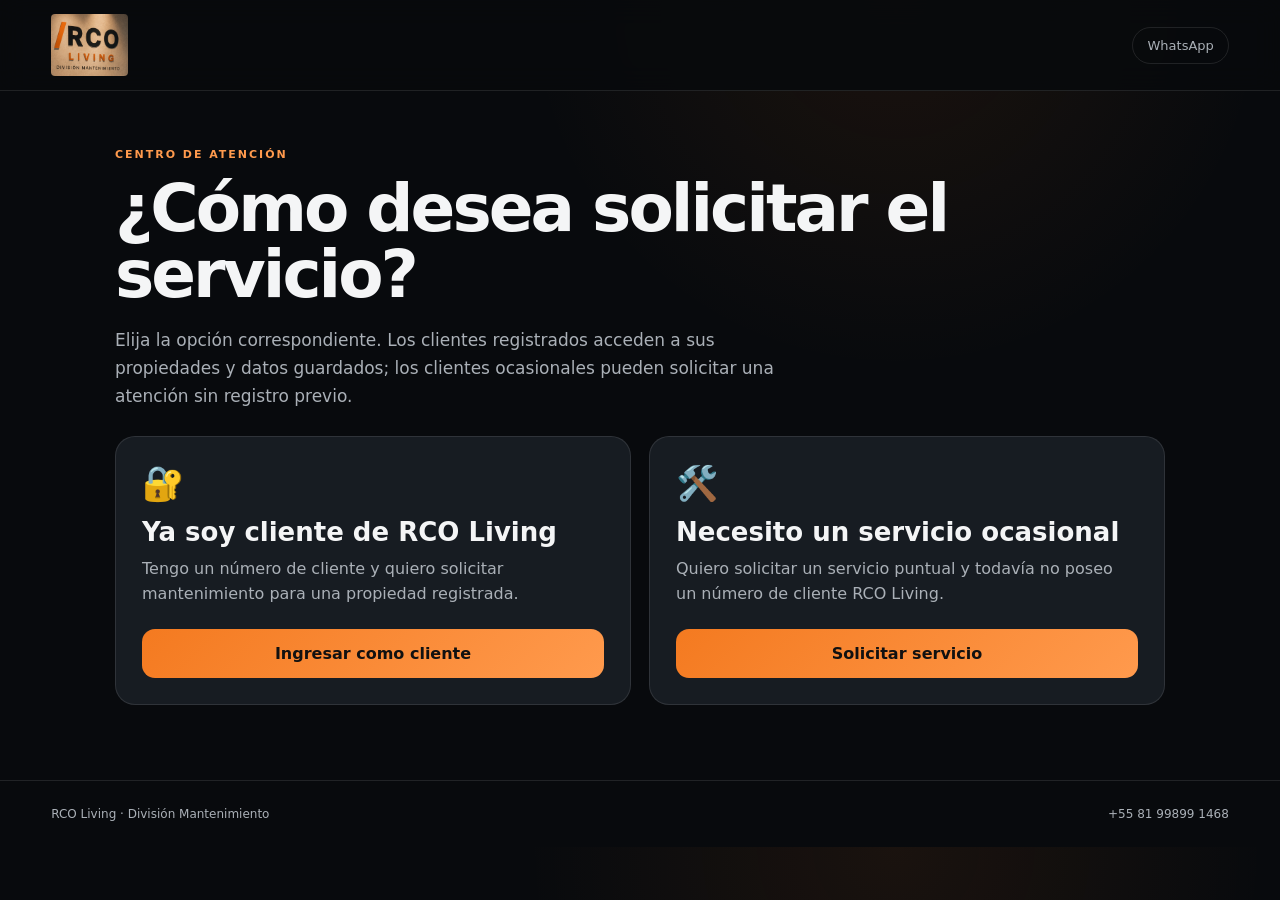
==== acceso.html @ 4001c05d "Add files via upload" ====
<!DOCTYPE html>
<html lang="es">
<head><meta charset="UTF-8"><meta name="viewport" content="width=device-width,initial-scale=1"><title>Acceso | RCO Living</title><link rel="stylesheet" href="sistema.css"></head>
<body>
<header class="topbar">
  <a href="index.html"><img class="logo" src="logo-rco-living.png" alt="RCO Living División Mantenimiento"></a>
  <div class="top-actions"><a href="https://wa.me/5581998991468">WhatsApp</a></div>
</header>
<main class="shell">
  <span class="eyebrow">Centro de Atención</span>
  <h1>¿Cómo desea solicitar el servicio?</h1>
  <p class="lead">Elija la opción correspondiente. Los clientes registrados acceden a sus propiedades y datos guardados; los clientes ocasionales pueden solicitar una atención sin registro previo.</p>

  <section class="choice-grid">
    <article class="choice">
      <span class="icon">🔐</span>
      <h2>Ya soy cliente de RCO Living</h2>
      <p>Tengo un número de cliente y quiero solicitar mantenimiento para una propiedad registrada.</p>
      <a class="btn primary" href="cliente.html">Ingresar como cliente</a>
    </article>

    <article class="choice">
      <span class="icon">🛠️</span>
      <h2>Necesito un servicio ocasional</h2>
      <p>Quiero solicitar un servicio puntual y todavía no poseo un número de cliente RCO Living.</p>
      <a class="btn primary" href="ocasional.html">Solicitar servicio</a>
    </article>
  </section>
</main>
<footer class="footer"><span>RCO Living · División Mantenimiento</span><span>+55 81 99899 1468</span></footer>
</body></html>
---- sistema.css ----
:root{
  --bg:#080a0d;--panel:#11151a;--panel2:#171c22;--text:#f4f5f6;
  --muted:#aab0b7;--line:rgba(255,255,255,.10);--orange:#f47a20;
  --orange2:#ff9a4d;--red:#e73535;--shadow:0 24px 70px rgba(0,0,0,.35);
  font-family:Inter,ui-sans-serif,system-ui,-apple-system,BlinkMacSystemFont,"Segoe UI",sans-serif
}
*{box-sizing:border-box}html{scroll-behavior:smooth}body{margin:0;background:radial-gradient(circle at 70% 0,rgba(244,122,32,.08),transparent 30%),var(--bg);color:var(--text)}
a{color:inherit;text-decoration:none}button,input,textarea,select{font:inherit}
.topbar{min-height:88px;padding:14px max(4vw,22px);display:flex;align-items:center;justify-content:space-between;border-bottom:1px solid var(--line);background:rgba(8,10,13,.92);backdrop-filter:blur(14px);position:sticky;top:0;z-index:20}
.logo{height:62px;width:auto;display:block;border-radius:4px}
.top-actions{display:flex;gap:10px;align-items:center}
.top-actions a{font-size:13px;color:var(--muted);border:1px solid var(--line);padding:10px 14px;border-radius:999px}
.shell{width:min(1050px,92vw);margin:0 auto;padding:52px 0 75px}
.eyebrow{color:var(--orange2);text-transform:uppercase;letter-spacing:.18em;font-size:11px;font-weight:800}
h1{font-size:clamp(38px,6vw,66px);line-height:1;margin:14px 0 18px;letter-spacing:-.045em}
.lead{color:var(--muted);font-size:17px;line-height:1.65;max-width:700px}
.panel{margin-top:34px;background:rgba(17,21,26,.94);border:1px solid var(--line);border-radius:26px;padding:clamp(22px,5vw,44px);box-shadow:var(--shadow)}
.choice-grid{display:grid;grid-template-columns:1fr 1fr;gap:18px;margin-top:26px}
.choice{border:1px solid var(--line);background:var(--panel2);border-radius:20px;padding:26px;display:flex;flex-direction:column;min-height:245px;transition:.2s}
.choice:hover{transform:translateY(-3px);border-color:rgba(244,122,32,.6)}
.choice .icon{font-size:34px;margin-bottom:14px}.choice h2{margin:0 0 10px;font-size:26px}.choice p{color:var(--muted);line-height:1.55;margin:0 0 22px}
.btn{margin-top:auto;display:inline-flex;align-items:center;justify-content:center;border:0;border-radius:13px;padding:15px 20px;font-weight:850;cursor:pointer}
.btn.primary{background:linear-gradient(135deg,var(--orange),var(--orange2));color:#111}.btn.secondary{border:1px solid var(--line);background:transparent;color:#fff}
.back{display:inline-flex;margin-bottom:22px;color:var(--muted)}
.form-grid{display:grid;grid-template-columns:1fr 1fr;gap:18px}.wide{grid-column:1/-1}
label{display:grid;gap:8px;font-size:13px;font-weight:700;color:#dce0e3}
input,textarea,select{width:100%;background:#0b0f13;border:1px solid var(--line);border-radius:13px;color:white;padding:15px 16px;outline:none}
input:focus,textarea:focus,select:focus{border-color:var(--orange);box-shadow:0 0 0 3px rgba(244,122,32,.12)}
textarea{min-height:135px;resize:vertical}
.status{margin-top:16px;padding:15px;border-radius:13px;background:rgba(244,122,32,.07);border:1px solid rgba(244,122,32,.25);color:#ffd4b6;display:none}
.demo-client{margin-top:22px;border-top:1px solid var(--line);padding-top:20px;color:var(--muted);font-size:13px;line-height:1.6}
.footer{border-top:1px solid var(--line);padding:26px max(4vw,22px);color:var(--muted);font-size:12px;display:flex;justify-content:space-between;gap:20px}
.property-grid,.service-grid,.shift-grid,.priority-grid{display:grid;gap:14px}
.property-grid{grid-template-columns:repeat(3,1fr)}.service-grid{grid-template-columns:repeat(4,1fr)}.shift-grid{grid-template-columns:1fr 1fr}.priority-grid{grid-template-columns:repeat(3,1fr)}
.select-card{border:1px solid var(--line);background:var(--panel2);border-radius:16px;padding:18px;cursor:pointer;display:block}
.select-card input{position:absolute;opacity:0}.select-card:has(input:checked){border-color:var(--orange);background:rgba(244,122,32,.08);box-shadow:0 0 0 2px rgba(244,122,32,.12)}
.select-card strong{display:block;margin-bottom:6px}.select-card small{color:var(--muted);line-height:1.4}
.urgent:has(input:checked){border-color:var(--red);background:rgba(231,53,53,.09)}
.form-actions{display:flex;justify-content:flex-end;gap:12px;margin-top:28px}
.success{display:none;text-align:center;padding:30px}.tracking{font-size:clamp(25px,5vw,40px);color:var(--orange2);font-weight:900;border:1px solid var(--orange);padding:18px;border-radius:14px;margin:18px 0}
@media(max-width:760px){
  .logo{height:52px}.top-actions a{font-size:0;width:42px;height:42px;padding:0;display:grid;place-items:center}.top-actions a::after{content:"◉";font-size:20px;color:var(--orange)}
  .choice-grid,.form-grid,.property-grid,.service-grid,.priority-grid{grid-template-columns:1fr}.shift-grid{grid-template-columns:1fr 1fr}
  .choice{min-height:210px}.shell{padding-top:36px}.footer{flex-direction:column;text-align:center}
}
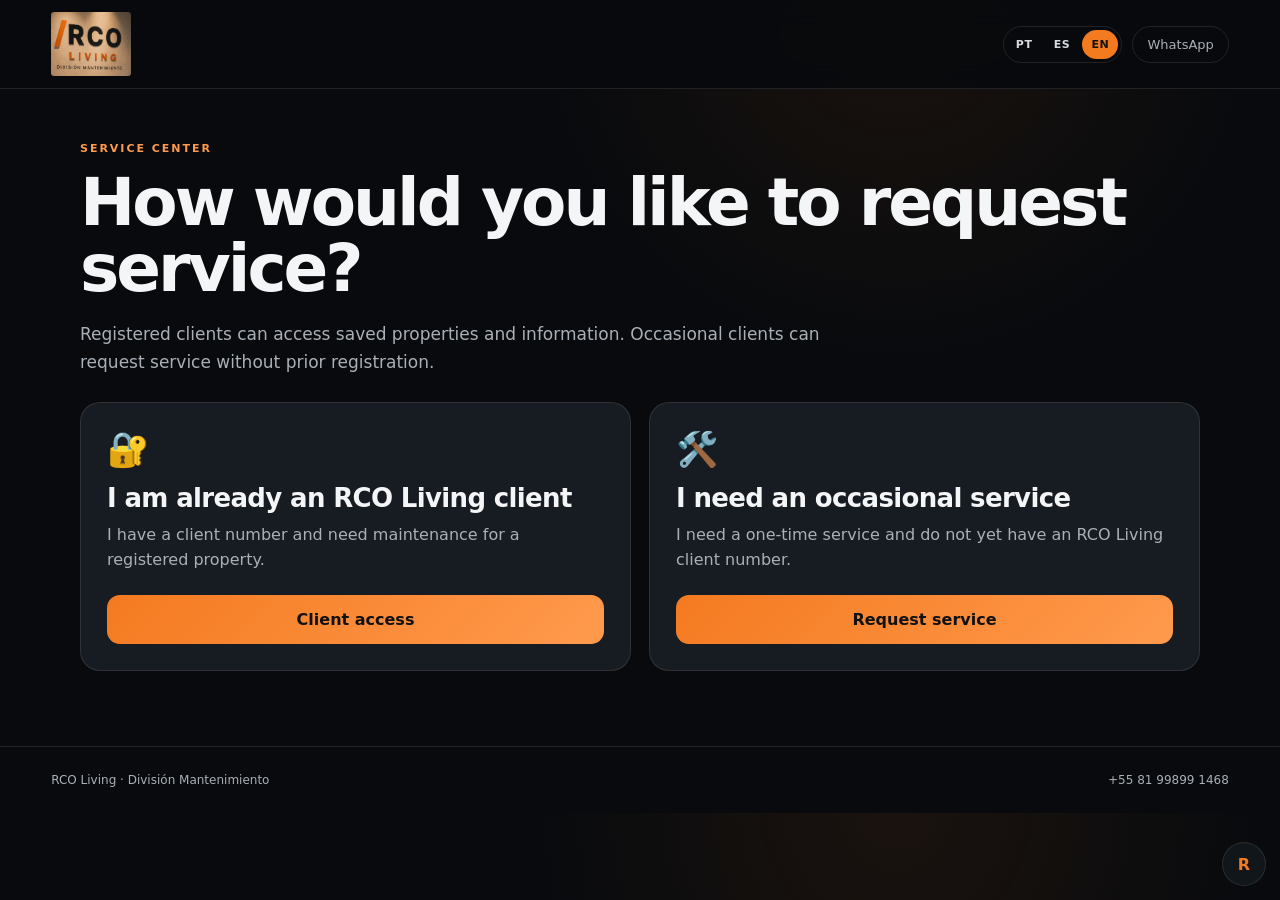
==== commit 21b001db: "Add files via upload" ====
--- a/acceso.html
+++ b/acceso.html
@@ -1,31 +1,19 @@
-<!DOCTYPE html>
-<html lang="es">
-<head><meta charset="UTF-8"><meta name="viewport" content="width=device-width,initial-scale=1"><title>Acceso | RCO Living</title><link rel="stylesheet" href="sistema.css"></head>
-<body>
+<!DOCTYPE html><html lang="es"><head><meta charset="UTF-8"><meta name="viewport" content="width=device-width,initial-scale=1"><title>RCO Living</title><link rel="stylesheet" href="sistema.css"></head><body>
 <header class="topbar">
   <a href="index.html"><img class="logo" src="logo-rco-living.png" alt="RCO Living División Mantenimiento"></a>
-  <div class="top-actions"><a href="https://wa.me/5581998991468">WhatsApp</a></div>
+  <div class="top-actions">
+    <div class="lang-switch"><button data-lang="pt">PT</button><button data-lang="es">ES</button><button data-lang="en">EN</button></div>
+    <a class="whatsapp" href="https://wa.me/5581998991468">WhatsApp</a>
+  </div>
 </header>
 <main class="shell">
-  <span class="eyebrow">Centro de Atención</span>
-  <h1>¿Cómo desea solicitar el servicio?</h1>
-  <p class="lead">Elija la opción correspondiente. Los clientes registrados acceden a sus propiedades y datos guardados; los clientes ocasionales pueden solicitar una atención sin registro previo.</p>
-
-  <section class="choice-grid">
-    <article class="choice">
-      <span class="icon">🔐</span>
-      <h2>Ya soy cliente de RCO Living</h2>
-      <p>Tengo un número de cliente y quiero solicitar mantenimiento para una propiedad registrada.</p>
-      <a class="btn primary" href="cliente.html">Ingresar como cliente</a>
-    </article>
-
-    <article class="choice">
-      <span class="icon">🛠️</span>
-      <h2>Necesito un servicio ocasional</h2>
-      <p>Quiero solicitar un servicio puntual y todavía no poseo un número de cliente RCO Living.</p>
-      <a class="btn primary" href="ocasional.html">Solicitar servicio</a>
-    </article>
-  </section>
-</main>
-<footer class="footer"><span>RCO Living · División Mantenimiento</span><span>+55 81 99899 1468</span></footer>
-</body></html>
+<span class="eyebrow" data-i18n="center">Centro de Atención</span>
+<h1 data-i18n="accessTitle">¿Cómo desea solicitar el servicio?</h1>
+<p class="lead" data-i18n="accessLead"></p>
+<section class="choice-grid">
+<article class="choice"><span class="icon">🔐</span><h2 data-i18n="registeredTitle"></h2><p data-i18n="registeredText"></p><a class="btn primary" id="registeredLink" href="cliente.html" data-i18n="registeredButton"></a></article>
+<article class="choice"><span class="icon">🛠️</span><h2 data-i18n="occasionalTitle"></h2><p data-i18n="occasionalText"></p><a class="btn primary" href="ocasional.html" data-i18n="occasionalButton"></a></article>
+</section></main><footer class="footer"><span>RCO Living · División Mantenimiento</span><span>+55 81 99899 1468</span></footer>
+<a class="admin-link" href="control.html" title="Centro de Control">R</a>
+<script src="i18n.js"></script><script>RCO_I18N.init();const p=new URLSearchParams(location.search);if(p.get('propiedad'))document.getElementById('registeredLink').href=`cliente.html?propiedad=${encodeURIComponent(p.get('propiedad'))}`;</script>
+</body></html>
--- a/sistema.css
+++ b/sistema.css
@@ -1,45 +1,56 @@
 :root{
   --bg:#080a0d;--panel:#11151a;--panel2:#171c22;--text:#f4f5f6;
   --muted:#aab0b7;--line:rgba(255,255,255,.10);--orange:#f47a20;
-  --orange2:#ff9a4d;--red:#e73535;--shadow:0 24px 70px rgba(0,0,0,.35);
+  --orange2:#ff9a4d;--red:#e73535;--green:#3bb273;--yellow:#e7b44b;
+  --shadow:0 24px 70px rgba(0,0,0,.35);
   font-family:Inter,ui-sans-serif,system-ui,-apple-system,BlinkMacSystemFont,"Segoe UI",sans-serif
 }
 *{box-sizing:border-box}html{scroll-behavior:smooth}body{margin:0;background:radial-gradient(circle at 70% 0,rgba(244,122,32,.08),transparent 30%),var(--bg);color:var(--text)}
 a{color:inherit;text-decoration:none}button,input,textarea,select{font:inherit}
-.topbar{min-height:88px;padding:14px max(4vw,22px);display:flex;align-items:center;justify-content:space-between;border-bottom:1px solid var(--line);background:rgba(8,10,13,.92);backdrop-filter:blur(14px);position:sticky;top:0;z-index:20}
-.logo{height:62px;width:auto;display:block;border-radius:4px}
-.top-actions{display:flex;gap:10px;align-items:center}
-.top-actions a{font-size:13px;color:var(--muted);border:1px solid var(--line);padding:10px 14px;border-radius:999px}
-.shell{width:min(1050px,92vw);margin:0 auto;padding:52px 0 75px}
+.landing-body{overflow-x:hidden}
+.cover{min-height:100vh;display:grid;place-items:center;background:#080a0d}
+.poster{position:relative;width:min(100vw,768px);aspect-ratio:768/1365;background:url("portada-oficial.png") center/contain no-repeat}
+.enter-hit{position:absolute;left:16%;right:16%;top:73%;height:10%;border:0;border-radius:26px;background:transparent;cursor:pointer;text-indent:-9999px;overflow:hidden}
+.enter-hit:focus-visible{outline:4px solid #fff;outline-offset:5px}.enter-hit:active{transform:scale(.985)}
+.lang-floating{position:absolute;top:2.1%;right:4%;display:flex;gap:5px;padding:5px;background:rgba(8,10,13,.62);border:1px solid rgba(255,255,255,.12);border-radius:999px;backdrop-filter:blur(9px);z-index:5}
+.lang-floating button,.lang-switch button{border:0;background:transparent;color:#d7dbe0;font-size:11px;font-weight:900;letter-spacing:.06em;padding:8px 9px;border-radius:999px;cursor:pointer}
+.lang-floating button.active,.lang-switch button.active{background:var(--orange);color:#111}
+.topbar{min-height:88px;padding:12px max(4vw,22px);display:flex;align-items:center;justify-content:space-between;border-bottom:1px solid var(--line);background:rgba(8,10,13,.94);backdrop-filter:blur(14px);position:sticky;top:0;z-index:20}
+.logo{height:64px;width:auto;display:block;border-radius:3px}
+.top-actions{display:flex;gap:10px;align-items:center}.lang-switch{display:flex;gap:3px;border:1px solid var(--line);padding:3px;border-radius:999px}
+.whatsapp{font-size:13px;color:var(--muted);border:1px solid var(--line);padding:10px 14px;border-radius:999px}
+.shell{width:min(1120px,92vw);margin:0 auto;padding:48px 0 75px}
 .eyebrow{color:var(--orange2);text-transform:uppercase;letter-spacing:.18em;font-size:11px;font-weight:800}
 h1{font-size:clamp(38px,6vw,66px);line-height:1;margin:14px 0 18px;letter-spacing:-.045em}
-.lead{color:var(--muted);font-size:17px;line-height:1.65;max-width:700px}
-.panel{margin-top:34px;background:rgba(17,21,26,.94);border:1px solid var(--line);border-radius:26px;padding:clamp(22px,5vw,44px);box-shadow:var(--shadow)}
+h2{letter-spacing:-.025em}.lead{color:var(--muted);font-size:17px;line-height:1.65;max-width:760px}
+.panel{margin-top:30px;background:rgba(17,21,26,.95);border:1px solid var(--line);border-radius:26px;padding:clamp(22px,5vw,44px);box-shadow:var(--shadow)}
 .choice-grid{display:grid;grid-template-columns:1fr 1fr;gap:18px;margin-top:26px}
 .choice{border:1px solid var(--line);background:var(--panel2);border-radius:20px;padding:26px;display:flex;flex-direction:column;min-height:245px;transition:.2s}
-.choice:hover{transform:translateY(-3px);border-color:rgba(244,122,32,.6)}
-.choice .icon{font-size:34px;margin-bottom:14px}.choice h2{margin:0 0 10px;font-size:26px}.choice p{color:var(--muted);line-height:1.55;margin:0 0 22px}
+.choice:hover{transform:translateY(-3px);border-color:rgba(244,122,32,.6)}.choice .icon{font-size:34px;margin-bottom:14px}.choice h2{margin:0 0 10px;font-size:26px}.choice p{color:var(--muted);line-height:1.55;margin:0 0 22px}
 .btn{margin-top:auto;display:inline-flex;align-items:center;justify-content:center;border:0;border-radius:13px;padding:15px 20px;font-weight:850;cursor:pointer}
-.btn.primary{background:linear-gradient(135deg,var(--orange),var(--orange2));color:#111}.btn.secondary{border:1px solid var(--line);background:transparent;color:#fff}
+.btn.primary{background:linear-gradient(135deg,var(--orange),var(--orange2));color:#111}.btn.secondary{border:1px solid var(--line);background:transparent;color:#fff}.btn.danger{background:var(--red);color:#fff}
 .back{display:inline-flex;margin-bottom:22px;color:var(--muted)}
 .form-grid{display:grid;grid-template-columns:1fr 1fr;gap:18px}.wide{grid-column:1/-1}
 label{display:grid;gap:8px;font-size:13px;font-weight:700;color:#dce0e3}
 input,textarea,select{width:100%;background:#0b0f13;border:1px solid var(--line);border-radius:13px;color:white;padding:15px 16px;outline:none}
 input:focus,textarea:focus,select:focus{border-color:var(--orange);box-shadow:0 0 0 3px rgba(244,122,32,.12)}
-textarea{min-height:135px;resize:vertical}
-.status{margin-top:16px;padding:15px;border-radius:13px;background:rgba(244,122,32,.07);border:1px solid rgba(244,122,32,.25);color:#ffd4b6;display:none}
+textarea{min-height:135px;resize:vertical}.status{margin-top:16px;padding:15px;border-radius:13px;background:rgba(244,122,32,.07);border:1px solid rgba(244,122,32,.25);color:#ffd4b6;display:none}
 .demo-client{margin-top:22px;border-top:1px solid var(--line);padding-top:20px;color:var(--muted);font-size:13px;line-height:1.6}
 .footer{border-top:1px solid var(--line);padding:26px max(4vw,22px);color:var(--muted);font-size:12px;display:flex;justify-content:space-between;gap:20px}
-.property-grid,.service-grid,.shift-grid,.priority-grid{display:grid;gap:14px}
-.property-grid{grid-template-columns:repeat(3,1fr)}.service-grid{grid-template-columns:repeat(4,1fr)}.shift-grid{grid-template-columns:1fr 1fr}.priority-grid{grid-template-columns:repeat(3,1fr)}
-.select-card{border:1px solid var(--line);background:var(--panel2);border-radius:16px;padding:18px;cursor:pointer;display:block}
-.select-card input{position:absolute;opacity:0}.select-card:has(input:checked){border-color:var(--orange);background:rgba(244,122,32,.08);box-shadow:0 0 0 2px rgba(244,122,32,.12)}
-.select-card strong{display:block;margin-bottom:6px}.select-card small{color:var(--muted);line-height:1.4}
-.urgent:has(input:checked){border-color:var(--red);background:rgba(231,53,53,.09)}
+.property-grid,.service-grid,.shift-grid,.priority-grid,.asset-grid,.kpi-grid{display:grid;gap:14px}
+.property-grid{grid-template-columns:repeat(3,1fr)}.service-grid{grid-template-columns:repeat(4,1fr)}.shift-grid{grid-template-columns:1fr 1fr}.priority-grid{grid-template-columns:repeat(3,1fr)}.asset-grid{grid-template-columns:repeat(3,1fr)}.kpi-grid{grid-template-columns:repeat(4,1fr)}
+.select-card,.asset-card,.kpi{border:1px solid var(--line);background:var(--panel2);border-radius:16px;padding:18px}
+.select-card{cursor:pointer;display:block}.select-card input{position:absolute;opacity:0}.select-card:has(input:checked){border-color:var(--orange);background:rgba(244,122,32,.08);box-shadow:0 0 0 2px rgba(244,122,32,.12)}
+.select-card strong,.asset-card strong{display:block;margin-bottom:6px}.select-card small,.asset-card small{color:var(--muted);line-height:1.4}.urgent:has(input:checked){border-color:var(--red);background:rgba(231,53,53,.09)}
 .form-actions{display:flex;justify-content:flex-end;gap:12px;margin-top:28px}
 .success{display:none;text-align:center;padding:30px}.tracking{font-size:clamp(25px,5vw,40px);color:var(--orange2);font-weight:900;border:1px solid var(--orange);padding:18px;border-radius:14px;margin:18px 0}
-@media(max-width:760px){
-  .logo{height:52px}.top-actions a{font-size:0;width:42px;height:42px;padding:0;display:grid;place-items:center}.top-actions a::after{content:"◉";font-size:20px;color:var(--orange)}
-  .choice-grid,.form-grid,.property-grid,.service-grid,.priority-grid{grid-template-columns:1fr}.shift-grid{grid-template-columns:1fr 1fr}
-  .choice{min-height:210px}.shell{padding-top:36px}.footer{flex-direction:column;text-align:center}
+.kpi span{display:block;color:var(--muted);font-size:12px;text-transform:uppercase;letter-spacing:.08em}.kpi strong{display:block;font-size:32px;margin-top:8px}.kpi.red strong{color:#ff8585}.kpi.orange strong{color:var(--orange2)}.kpi.green strong{color:#79d7a8}
+.table-wrap{overflow:auto;border:1px solid var(--line);border-radius:16px;margin-top:18px}table{width:100%;border-collapse:collapse;min-width:760px}th,td{text-align:left;padding:14px;border-bottom:1px solid var(--line);font-size:13px}th{color:var(--muted);font-size:11px;text-transform:uppercase;letter-spacing:.07em}.badge{display:inline-block;padding:5px 9px;border-radius:999px;font-size:11px;font-weight:800;background:#252b32}.badge.urgent{background:rgba(231,53,53,.17);color:#ff9999}.badge.done{background:rgba(59,178,115,.16);color:#8ee2b7}
+.tabs{display:flex;flex-wrap:wrap;gap:8px;margin-top:20px}.tabs button{border:1px solid var(--line);background:transparent;color:var(--muted);padding:10px 13px;border-radius:999px;cursor:pointer}.tabs button.active{background:var(--orange);color:#111;border-color:var(--orange)}
+.tab{display:none}.tab.active{display:block}
+.timeline{display:grid;gap:12px;margin-top:18px}.timeline-item{border-left:3px solid var(--orange);padding:10px 15px;background:rgba(255,255,255,.025);border-radius:0 12px 12px 0}.timeline-item small{color:var(--muted)}
+.admin-link{position:fixed;right:14px;bottom:14px;width:44px;height:44px;border-radius:50%;display:grid;place-items:center;background:#11161b;border:1px solid var(--line);color:var(--orange);font-weight:900;z-index:30}
+@media(max-width:820px){
+  .logo{height:52px}.whatsapp{display:none}.choice-grid,.form-grid,.property-grid,.service-grid,.priority-grid,.asset-grid,.kpi-grid{grid-template-columns:1fr}.shift-grid{grid-template-columns:1fr 1fr}
+  .choice{min-height:210px}.shell{padding-top:34px}.footer{flex-direction:column;text-align:center}.lang-switch button{padding:7px}
 }
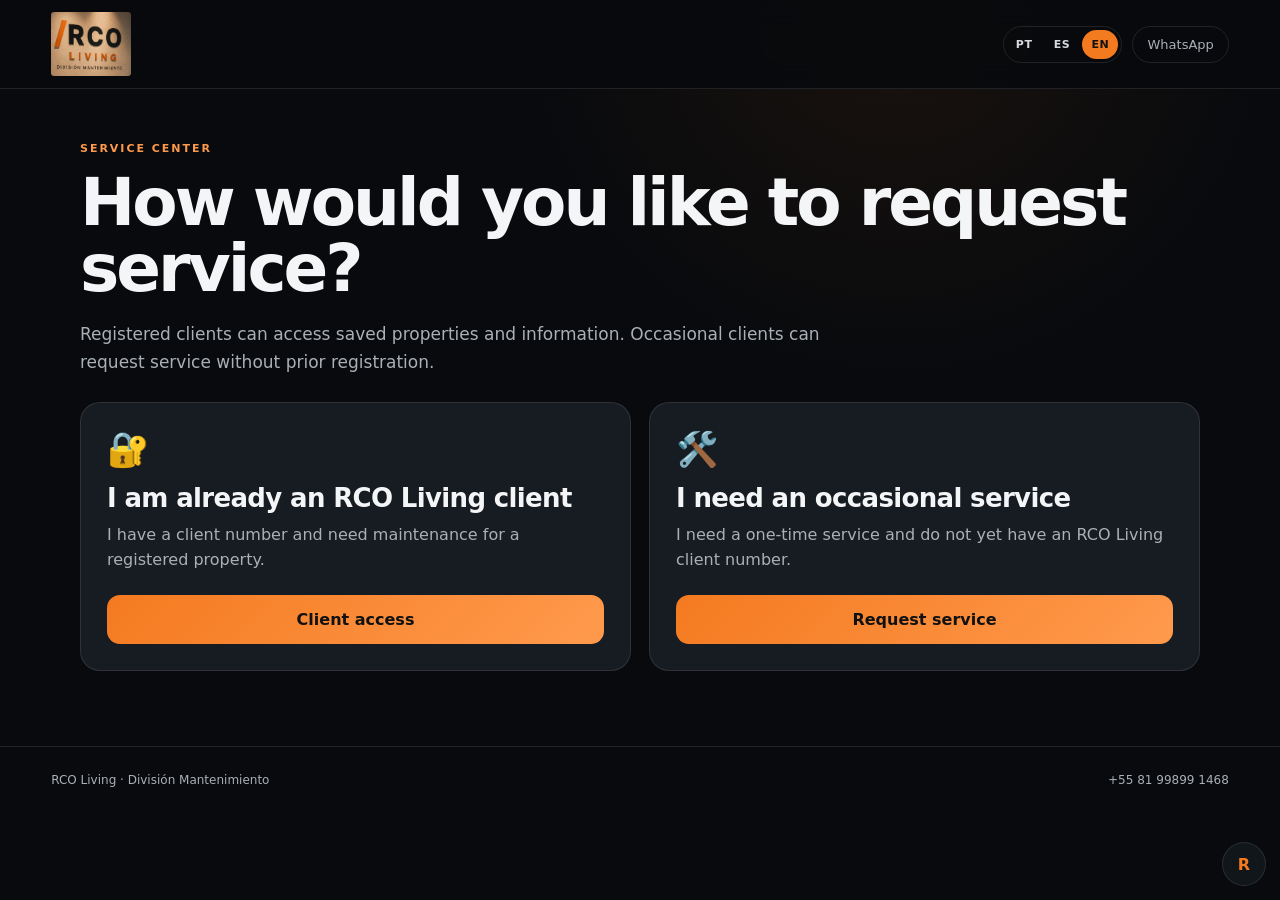
==== commit f8f4ae10: "Add files via upload" ====
--- a/acceso.html
+++ b/acceso.html
@@ -1,4 +1,6 @@
-<!DOCTYPE html><html lang="es"><head><meta charset="UTF-8"><meta name="viewport" content="width=device-width,initial-scale=1"><title>RCO Living</title><link rel="stylesheet" href="sistema.css"></head><body>
+<!DOCTYPE html><html lang="es"><head>
+<meta name="description" content="RCO Living, división operativa de RCO & Asociados para mantenimiento, administración y cuidado integral de propiedades."><meta charset="UTF-8"><meta name="viewport" content="width=device-width,initial-scale=1"><title>RCO Living</title><link rel="stylesheet" href="sistema.css"><link rel="icon" href="logo-rco-living.png">
+</head><body>
 <header class="topbar">
   <a href="index.html"><img class="logo" src="logo-rco-living.png" alt="RCO Living División Mantenimiento"></a>
   <div class="top-actions">
@@ -15,5 +17,11 @@
 <article class="choice"><span class="icon">🛠️</span><h2 data-i18n="occasionalTitle"></h2><p data-i18n="occasionalText"></p><a class="btn primary" href="ocasional.html" data-i18n="occasionalButton"></a></article>
 </section></main><footer class="footer"><span>RCO Living · División Mantenimiento</span><span>+55 81 99899 1468</span></footer>
 <a class="admin-link" href="control.html" title="Centro de Control">R</a>
-<script src="i18n.js"></script><script>RCO_I18N.init();const p=new URLSearchParams(location.search);if(p.get('propiedad'))document.getElementById('registeredLink').href=`cliente.html?propiedad=${encodeURIComponent(p.get('propiedad'))}`;</script>
+<script src="i18n.js"></script><script>
+RCO_I18N.init();
+const q=new URLSearchParams(location.search),division=q.get('division')||'MT',divisionName=q.get('divisionName')||'Mantenimiento',property=q.get('propiedad');
+const reg=document.getElementById('registeredLink'),occ=document.querySelector('a[href="ocasional.html"]');
+[reg,occ].forEach(link=>{const u=new URL(link.href,location.href);u.searchParams.set('division',division);u.searchParams.set('divisionName',divisionName);if(property)u.searchParams.set('propiedad',property);link.href=u.pathname+u.search;});
+</script>
+<script src="app.js"></script>
 </body></html>
--- a/sistema.css
+++ b/sistema.css
@@ -54,3 +54,64 @@
   .logo{height:52px}.whatsapp{display:none}.choice-grid,.form-grid,.property-grid,.service-grid,.priority-grid,.asset-grid,.kpi-grid{grid-template-columns:1fr}.shift-grid{grid-template-columns:1fr 1fr}
   .choice{min-height:210px}.shell{padding-top:34px}.footer{flex-direction:column;text-align:center}.lang-switch button{padding:7px}
 }
+
+.panel-access{position:fixed;right:15px;bottom:15px;width:48px;height:48px;border-radius:50%;display:grid;place-items:center;background:#11161b;border:1px solid rgba(255,255,255,.14);color:#f47a20;font-weight:950;box-shadow:0 12px 35px rgba(0,0,0,.38);z-index:80}
+.ops-layout{display:grid;grid-template-columns:245px minmax(0,1fr);min-height:calc(100vh - 88px)}
+.ops-sidebar{border-right:1px solid var(--line);padding:22px 15px;background:#0b0e12;position:sticky;top:88px;height:calc(100vh - 88px)}
+.ops-nav{display:grid;gap:7px}.ops-nav button{border:0;background:transparent;color:var(--muted);text-align:left;padding:12px 14px;border-radius:12px;cursor:pointer;font-weight:760}.ops-nav button.active,.ops-nav button:hover{background:rgba(244,122,32,.12);color:#fff}
+.ops-main{padding:34px;min-width:0}.ops-hello{display:flex;justify-content:space-between;gap:20px;align-items:flex-start;margin-bottom:25px}
+.system-pills{display:flex;flex-wrap:wrap;gap:8px}.system-pill{padding:8px 11px;border-radius:999px;border:1px solid var(--line);color:var(--muted);font-size:11px}.system-pill.online{color:#91e2b8;border-color:rgba(59,178,115,.35);background:rgba(59,178,115,.08)}
+.ops-kpis{display:grid;grid-template-columns:repeat(5,1fr);gap:13px}.ops-kpi{border:1px solid var(--line);border-radius:17px;padding:18px;background:linear-gradient(145deg,#171c22,#101419)}.ops-kpi span{display:block;color:var(--muted);font-size:11px;text-transform:uppercase;letter-spacing:.08em}.ops-kpi strong{display:block;font-size:31px;margin-top:7px}.ops-kpi.alert strong{color:#ff8787}.ops-kpi.good strong{color:#8bdcb3}.ops-kpi.orange strong{color:var(--orange2)}
+.ops-grid{display:grid;grid-template-columns:minmax(0,1.7fr) minmax(280px,.8fr);gap:18px;margin-top:18px}.ops-card{border:1px solid var(--line);background:#11151a;border-radius:20px;padding:20px;box-shadow:var(--shadow)}.ops-card-head{display:flex;justify-content:space-between;align-items:center;gap:14px;margin-bottom:16px}.ops-card h2{margin:0;font-size:22px}
+.filters{display:flex;flex-wrap:wrap;gap:7px}.filter-btn{border:1px solid var(--line);background:transparent;color:var(--muted);padding:8px 10px;border-radius:999px;cursor:pointer;font-size:11px;font-weight:800}.filter-btn.active{background:var(--orange);color:#111;border-color:var(--orange)}
+.request-list{display:grid;gap:10px}.request-row{border:1px solid var(--line);background:#0d1115;border-radius:15px;padding:15px;display:grid;grid-template-columns:1.1fr .9fr .8fr .85fr auto;gap:12px;align-items:center}.request-row.urgent-row{border-color:rgba(231,53,53,.55);box-shadow:inset 4px 0 0 #e73535}.request-meta small,.request-cell small{display:block;color:var(--muted);margin-bottom:3px}.request-meta strong{font-size:14px}.request-cell{font-size:13px}.request-actions{display:flex;gap:6px}.icon-btn{border:1px solid var(--line);background:#151b21;color:white;border-radius:10px;padding:8px 10px;cursor:pointer}
+.activity{display:grid;gap:11px}.activity-item{display:grid;grid-template-columns:56px 1fr;gap:10px;border-left:2px solid var(--orange);padding:7px 0 7px 12px}.activity-item time{color:var(--orange2);font-size:12px;font-weight:850}.activity-item p{margin:0;color:#d9dde1;font-size:13px;line-height:1.45}.activity-item small{color:var(--muted)}
+.health-grid{display:grid;grid-template-columns:1fr 1fr;gap:10px}.health-item{border:1px solid var(--line);border-radius:14px;padding:14px;background:#0d1115}.health-item strong{display:block;font-size:24px}.health-item span{color:var(--muted);font-size:11px}
+.ia-card{position:relative;overflow:hidden;background:radial-gradient(circle at 80% 20%,rgba(244,122,32,.22),transparent 38%),#11151a}.ia-card::after{content:"IA";position:absolute;right:14px;bottom:-18px;font-size:85px;font-weight:950;color:rgba(255,255,255,.035)}
+.ops-section{display:none}.ops-section.active{display:block}.drawer{position:fixed;inset:0;background:rgba(0,0,0,.72);z-index:100;display:grid;place-items:end;backdrop-filter:blur(6px)}.drawer[hidden]{display:none}.drawer-panel{height:100%;width:min(520px,100%);background:#101419;border-left:1px solid var(--line);padding:26px;overflow:auto}.drawer-head{display:flex;justify-content:space-between;gap:15px;align-items:center}.drawer-close{border:1px solid var(--line);background:transparent;color:white;border-radius:10px;padding:8px 11px;cursor:pointer}.drawer-details{display:grid;grid-template-columns:1fr 1fr;gap:12px;margin-top:20px}.detail{border:1px solid var(--line);border-radius:13px;padding:13px}.detail small{display:block;color:var(--muted);margin-bottom:4px}.detail.full{grid-column:1/-1}.drawer-selects{display:grid;gap:12px;margin-top:18px}.save-change{margin-top:18px;width:100%}
+.agenda-board{display:grid;grid-template-columns:repeat(3,1fr);gap:13px}.day-column{border:1px solid var(--line);border-radius:16px;padding:15px;background:#0d1115}.day-column h3{margin:0 0 12px}.agenda-item{border-left:3px solid var(--orange);background:#151b21;border-radius:0 10px 10px 0;padding:10px;margin-bottom:9px;font-size:12px}.agenda-item.urgent-agenda{border-left-color:#e73535}.empty-state{padding:30px;text-align:center;color:var(--muted);border:1px dashed var(--line);border-radius:15px}
+@media(max-width:1050px){.ops-kpis{grid-template-columns:repeat(3,1fr)}.ops-grid{grid-template-columns:1fr}.request-row{grid-template-columns:1fr 1fr 1fr}.request-actions{grid-column:1/-1}.agenda-board{grid-template-columns:1fr}}
+@media(max-width:760px){.ops-layout{grid-template-columns:1fr}.ops-sidebar{position:static;height:auto;border-right:0;border-bottom:1px solid var(--line);padding:10px}.ops-nav{display:flex;overflow:auto}.ops-nav button{white-space:nowrap}.ops-main{padding:20px 14px}.ops-hello{display:block}.system-pills{margin-top:15px}.ops-kpis{grid-template-columns:1fr 1fr}.request-row{grid-template-columns:1fr}.request-actions{grid-column:auto}.drawer-details{grid-template-columns:1fr}.detail.full{grid-column:auto}}
+
+.login-body{
+  min-height:100vh;display:grid;place-items:center;padding:24px;
+  background:
+    linear-gradient(135deg,rgba(8,10,13,.96),rgba(8,10,13,.78)),
+    url("portada-oficial.png") center/cover no-repeat fixed;
+}
+.login-shell{width:min(470px,100%);background:rgba(15,19,24,.94);border:1px solid var(--line);border-radius:26px;padding:30px;box-shadow:0 30px 90px rgba(0,0,0,.5);backdrop-filter:blur(16px)}
+.login-brand{display:flex;justify-content:center;margin-bottom:22px}.login-brand img{height:82px;width:auto}
+.login-shell h1{font-size:38px;margin-bottom:12px}.login-shell .lead{font-size:15px}
+.login-form{display:grid;gap:15px;margin-top:24px}.login-error{display:none;padding:12px 14px;border-radius:12px;background:rgba(231,53,53,.10);border:1px solid rgba(231,53,53,.35);color:#ffaaaa;font-size:13px}
+.login-info{margin-top:18px;padding-top:18px;border-top:1px solid var(--line);color:var(--muted);font-size:12px;line-height:1.6}
+.login-actions{display:flex;justify-content:space-between;align-items:center;gap:12px;margin-top:18px}.login-actions a{color:var(--muted);font-size:12px}
+.user-menu{display:flex;align-items:center;gap:10px}.user-chip{border:1px solid var(--line);padding:9px 12px;border-radius:999px;color:#dfe3e7;font-size:12px}.logout-btn{border:1px solid var(--line);background:transparent;color:var(--muted);padding:9px 12px;border-radius:999px;cursor:pointer}.logout-btn:hover{color:white;border-color:var(--orange)}
+.session-warning{margin:0 0 18px;padding:12px 14px;border-radius:13px;border:1px solid rgba(244,122,32,.3);background:rgba(244,122,32,.07);color:#ffd2b1;font-size:12px}
+
+.core-wrap{width:min(1200px,94vw);margin:0 auto;padding:34px 0 70px}.core-head{display:flex;justify-content:space-between;gap:18px;align-items:flex-start;flex-wrap:wrap}.core-actions{display:flex;gap:9px;flex-wrap:wrap}
+.core-kpis{display:grid;grid-template-columns:repeat(4,1fr);gap:13px;margin-top:23px}.core-kpi{border:1px solid var(--line);border-radius:17px;padding:18px;background:linear-gradient(145deg,#171c22,#101419)}.core-kpi small{display:block;color:var(--muted);text-transform:uppercase}.core-kpi strong{display:block;font-size:30px;margin-top:7px}
+.core-tabs{display:flex;gap:7px;overflow:auto;margin:23px 0 16px}.core-tabs button{border:1px solid var(--line);background:transparent;color:var(--muted);padding:10px 14px;border-radius:999px;white-space:nowrap;cursor:pointer}.core-tabs button.active{background:var(--orange);color:#111}.core-section{display:none}.core-section.active{display:block}
+.core-panel{border:1px solid var(--line);border-radius:20px;background:#11151a;padding:20px}.core-toolbar{display:flex;justify-content:space-between;gap:12px;align-items:center;flex-wrap:wrap;margin-bottom:17px}.core-search{width:min(360px,100%)}.core-search input{width:100%}
+.crm-grid{display:grid;grid-template-columns:repeat(3,1fr);gap:15px}.crm-card{border:1px solid var(--line);border-radius:18px;padding:18px;background:#0d1115;cursor:pointer;transition:.2s}.crm-card:hover{transform:translateY(-2px);border-color:rgba(244,122,32,.55)}
+.crm-top{display:flex;justify-content:space-between;gap:10px}.crm-name{display:flex;gap:11px}.avatar{width:44px;height:44px;border-radius:50%;display:grid;place-items:center;background:rgba(244,122,32,.14);color:var(--orange2);font-weight:900}.crm-card h3{margin:0}.crm-card p{margin:4px 0;color:var(--muted);font-size:12px}
+.crm-stats{display:grid;grid-template-columns:repeat(3,1fr);gap:7px;margin-top:14px}.crm-stat{border:1px solid var(--line);border-radius:11px;padding:9px}.crm-stat strong{display:block}.crm-stat small{color:var(--muted)}
+.property-list{display:grid;gap:10px}.property-row{border:1px solid var(--line);border-radius:15px;padding:15px;background:#0d1115;display:grid;grid-template-columns:1.3fr 1fr 1fr auto;gap:12px;align-items:center}.property-row small{display:block;color:var(--muted);margin-bottom:4px}
+.resource-grid{display:grid;grid-template-columns:repeat(3,1fr);gap:14px}.resource-card{border:1px solid var(--line);border-radius:16px;padding:17px;background:#0d1115}.status-dot{width:9px;height:9px;display:inline-block;border-radius:50%;background:#3bb273;margin-right:6px}.status-dot.busy{background:#e7b44b}
+.core-modal{position:fixed;inset:0;background:rgba(0,0,0,.75);z-index:120;display:grid;place-items:center;padding:18px}.core-modal[hidden]{display:none}.core-modal-card{width:min(880px,100%);max-height:90vh;overflow:auto;background:#101419;border:1px solid var(--line);border-radius:22px;padding:24px}.modal-head{display:flex;justify-content:space-between;gap:15px}.modal-close{border:1px solid var(--line);background:transparent;color:#fff;border-radius:10px;padding:8px 11px;cursor:pointer}
+.profile-grid{display:grid;grid-template-columns:280px 1fr;gap:17px;margin-top:18px}.profile-side,.profile-main{border:1px solid var(--line);border-radius:17px;padding:18px;background:#0d1115}.profile-avatar{width:72px;height:72px;border-radius:50%;display:grid;place-items:center;background:rgba(244,122,32,.14);color:var(--orange2);font-size:24px;font-weight:900}
+.record-grid{display:grid;grid-template-columns:repeat(2,1fr);gap:10px}.record{border:1px solid var(--line);border-radius:12px;padding:12px}.record small{display:block;color:var(--muted);margin-bottom:4px}.form-grid-core{display:grid;grid-template-columns:1fr 1fr;gap:13px}.form-grid-core .wide{grid-column:1/-1}
+@media(max-width:900px){.core-kpis,.crm-grid,.resource-grid{grid-template-columns:1fr 1fr}.profile-grid{grid-template-columns:1fr}.property-row{grid-template-columns:1fr 1fr}}@media(max-width:600px){.core-kpis,.crm-grid,.resource-grid,.form-grid-core,.record-grid{grid-template-columns:1fr}.form-grid-core .wide{grid-column:auto}.property-row{grid-template-columns:1fr}}
+
+.media-wrap{width:min(1240px,94vw);margin:0 auto;padding:34px 0 70px}.media-hero{display:flex;justify-content:space-between;gap:18px;align-items:flex-start;flex-wrap:wrap}
+.media-kpis{display:grid;grid-template-columns:repeat(4,1fr);gap:13px;margin-top:22px}.media-kpi{border:1px solid var(--line);border-radius:17px;padding:18px;background:linear-gradient(145deg,#171c22,#101419)}.media-kpi small{display:block;color:var(--muted);text-transform:uppercase}.media-kpi strong{display:block;font-size:30px;margin-top:7px}
+.destination-grid{display:grid;grid-template-columns:repeat(4,1fr);gap:14px;margin-top:18px}.destination-card{border:1px solid var(--line);border-radius:17px;overflow:hidden;background:#0d1115}.destination-cover{height:150px;display:grid;place-items:center;font-size:48px;background:radial-gradient(circle at 75% 20%,rgba(244,122,32,.22),transparent 38%),linear-gradient(145deg,#252c34,#0d1115)}.destination-card .content{padding:14px}.destination-card h3{margin:0 0 5px}.destination-card p{margin:0;color:var(--muted);font-size:12px}
+.destination-tabs{display:flex;gap:8px;overflow:auto;margin:23px 0 16px}.destination-tabs button{border:1px solid var(--line);background:transparent;color:var(--muted);padding:10px 14px;border-radius:999px;white-space:nowrap;cursor:pointer}.destination-tabs button.active{background:var(--orange);color:#111}
+.media-panel{border:1px solid var(--line);border-radius:20px;background:#11151a;padding:20px}.upload-zone{border:2px dashed rgba(244,122,32,.38);border-radius:18px;padding:28px;text-align:center;background:rgba(244,122,32,.04);cursor:pointer}.upload-zone input{display:none}.upload-zone strong{display:block;font-size:20px}.upload-zone p{color:var(--muted);margin-bottom:0}
+.media-toolbar{display:flex;justify-content:space-between;gap:12px;align-items:center;flex-wrap:wrap;margin:18px 0}.media-toolbar input{width:min(340px,100%)}.media-grid{display:grid;grid-template-columns:repeat(3,1fr);gap:15px}.media-card{border:1px solid var(--line);border-radius:17px;overflow:hidden;background:#0d1115}.media-preview{aspect-ratio:16/10;background:linear-gradient(145deg,#232a31,#0e1216);display:grid;place-items:center;overflow:hidden}.media-preview img,.media-preview video{width:100%;height:100%;object-fit:cover}.media-placeholder{font-size:46px;opacity:.6}.media-body{padding:15px}.media-body h3{margin:0 0 5px}.media-body p{margin:0;color:var(--muted);font-size:12px}.media-meta{display:flex;justify-content:space-between;gap:10px;margin-top:12px}.media-actions{display:flex;gap:7px;margin-top:12px}.media-actions button{flex:1}.storage-note{margin-top:14px;padding:12px 14px;border:1px solid rgba(231,180,75,.3);background:rgba(231,180,75,.07);border-radius:13px;color:#f2d79a;font-size:12px}
+@media(max-width:1000px){.media-kpis,.destination-grid{grid-template-columns:1fr 1fr}.media-grid{grid-template-columns:1fr 1fr}}@media(max-width:650px){.media-kpis,.destination-grid,.media-grid{grid-template-columns:1fr}}
+
+/* v1.1 production polish */
+:root{color-scheme:dark}html{scroll-behavior:smooth}body{min-height:100vh}.offline::before{content:"Sin conexión · algunos datos locales siguen disponibles";position:fixed;left:10px;right:10px;bottom:10px;z-index:9999;padding:10px 14px;border-radius:12px;background:#7b251e;color:#fff;text-align:center;font-weight:800}
+a,button,input,select,textarea{touch-action:manipulation}button:focus-visible,a:focus-visible,input:focus-visible,select:focus-visible,textarea:focus-visible{outline:3px solid rgba(255,132,48,.7);outline-offset:3px}
+img{max-width:100%;height:auto}.btn,.icon-btn,.user-chip{min-height:42px}.topbar{position:sticky;top:0;z-index:90;backdrop-filter:blur(14px)}
+@media(max-width:520px){.top-actions{gap:5px}.user-chip{font-size:10px;padding:7px 8px}.logo{max-width:58px}.core-wrap,.media-wrap{width:min(96vw,1240px)}}
